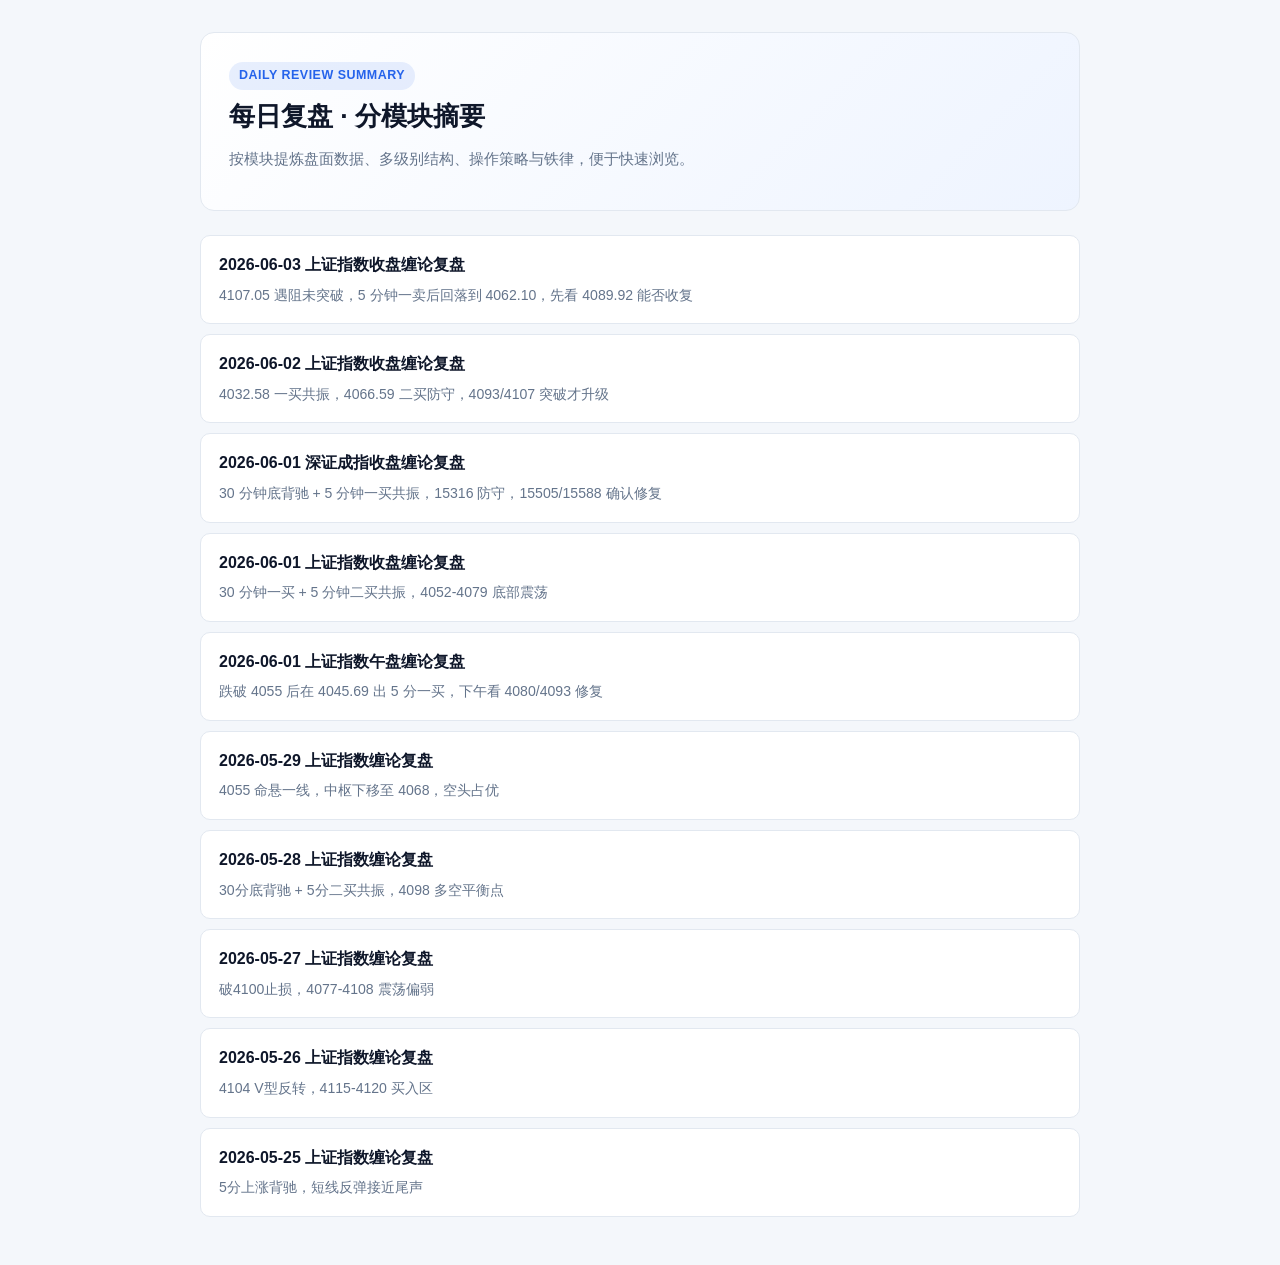
==== public/daily-review-summaries/index.html @ 6c8b6f80 "init" ====
<!DOCTYPE html>
<html lang="zh-CN">
<head>
  <meta charset="UTF-8">
  <meta name="viewport" content="width=device-width, initial-scale=1.0">
  <title>每日复盘 · 分模块摘要</title>
  <link rel="stylesheet" href="summary.css">
</head>
<body>
  <main class="page">
    <section class="hero">
      <div class="badge">Daily Review Summary</div>
      <h1>每日复盘 · 分模块摘要</h1>
      <p class="meta">按模块提炼盘面数据、多级别结构、操作策略与铁律，便于快速浏览。</p>
    </section>

    <nav class="index-list" aria-label="复盘摘要列表">
      <a class="index-item" href="2026-06-03-上证指数收盘缠论复盘-summary.html">
        <strong>2026-06-03 上证指数收盘缠论复盘</strong>
        <span>4107.05 遇阻未突破，5 分钟一卖后回落到 4062.10，先看 4089.92 能否收复</span>
      </a>
      <a class="index-item" href="2026-06-02-上证指数收盘缠论复盘-summary.html">
        <strong>2026-06-02 上证指数收盘缠论复盘</strong>
        <span>4032.58 一买共振，4066.59 二买防守，4093/4107 突破才升级</span>
      </a>
      <a class="index-item" href="2026-06-01-深证成指收盘缠论复盘-summary.html">
        <strong>2026-06-01 深证成指收盘缠论复盘</strong>
        <span>30 分钟底背驰 + 5 分钟一买共振，15316 防守，15505/15588 确认修复</span>
      </a>
      <a class="index-item" href="2026-06-01-上证指数收盘缠论复盘-summary.html">
        <strong>2026-06-01 上证指数收盘缠论复盘</strong>
        <span>30 分钟一买 + 5 分钟二买共振，4052-4079 底部震荡</span>
      </a>
      <a class="index-item" href="2026-06-01-上证指数午盘缠论复盘-summary.html">
        <strong>2026-06-01 上证指数午盘缠论复盘</strong>
        <span>跌破 4055 后在 4045.69 出 5 分一买，下午看 4080/4093 修复</span>
      </a>
      <a class="index-item" href="2026-05-29-shanghai-index-chan-review-summary.html">
        <strong>2026-05-29 上证指数缠论复盘</strong>
        <span>4055 命悬一线，中枢下移至 4068，空头占优</span>
      </a>
      <a class="index-item" href="2026-05-28-shanghai-index-chan-review-summary.html">
        <strong>2026-05-28 上证指数缠论复盘</strong>
        <span>30分底背驰 + 5分二买共振，4098 多空平衡点</span>
      </a>
      <a class="index-item" href="2026-05-27-shanghai-index-chan-review-summary.html">
        <strong>2026-05-27 上证指数缠论复盘</strong>
        <span>破4100止损，4077-4108 震荡偏弱</span>
      </a>
      <a class="index-item" href="2026-05-26-shanghai-index-chan-review-summary.html">
        <strong>2026-05-26 上证指数缠论复盘</strong>
        <span>4104 V型反转，4115-4120 买入区</span>
      </a>
      <a class="index-item" href="2026-05-25-shanghai-index-chan-review-summary.html">
        <strong>2026-05-25 上证指数缠论复盘</strong>
        <span>5分上涨背驰，短线反弹接近尾声</span>
      </a>
    </nav>
  </main>
</body>
</html>
---- public/daily-review-summaries/summary.css ----
:root {
  --bg: #f4f7fb;
  --panel: #ffffff;
  --surface: #f8fafc;
  --text: #0f172a;
  --muted: #64748b;
  --line: #e2e8f0;
  --price: #2563eb;
  --bull: #047857;
  --bear: #b91c1c;
  --warn: #b45309;
  --radius: 14px;
  --radius-sm: 10px;
}

* {
  box-sizing: border-box;
}

body {
  margin: 0;
  font-family: "Segoe UI", "PingFang SC", "Microsoft YaHei", sans-serif;
  background: var(--bg);
  color: var(--text);
  line-height: 1.6;
}

.page {
  max-width: 920px;
  margin: 0 auto;
  padding: 32px 20px 48px;
}

.back-link {
  display: inline-flex;
  align-items: center;
  gap: 6px;
  margin-bottom: 20px;
  color: var(--price);
  text-decoration: none;
  font-size: 0.92rem;
  font-weight: 600;
}

.back-link:hover {
  text-decoration: underline;
}

.hero {
  background: linear-gradient(135deg, #ffffff 0%, #eef4ff 100%);
  border: 1px solid var(--line);
  border-radius: var(--radius);
  padding: 28px 28px 24px;
  margin-bottom: 24px;
}

.hero .badge {
  display: inline-block;
  padding: 4px 10px;
  border-radius: 999px;
  background: rgba(37, 99, 235, 0.1);
  color: var(--price);
  font-size: 0.78rem;
  font-weight: 700;
  letter-spacing: 0.04em;
  text-transform: uppercase;
  margin-bottom: 10px;
}

.hero h1 {
  margin: 0 0 8px;
  font-size: 1.65rem;
  line-height: 1.25;
}

.hero .meta {
  color: var(--muted);
  font-size: 0.92rem;
}

.hero .one-liner {
  margin: 18px 0 0;
  padding: 14px 16px;
  border-left: 4px solid var(--price);
  border-radius: var(--radius-sm);
  background: rgba(37, 99, 235, 0.06);
  font-size: 0.95rem;
}

.module {
  background: var(--panel);
  border: 1px solid var(--line);
  border-radius: var(--radius);
  margin-bottom: 18px;
  overflow: hidden;
}

.module-head {
  display: flex;
  align-items: center;
  gap: 12px;
  padding: 16px 20px;
  background: var(--surface);
  border-bottom: 1px solid var(--line);
}

.module-num {
  flex: 0 0 auto;
  width: 32px;
  height: 32px;
  display: grid;
  place-items: center;
  border-radius: 8px;
  background: var(--price);
  color: #fff;
  font-size: 0.85rem;
  font-weight: 800;
}

.module-head h2 {
  margin: 0;
  font-size: 1.08rem;
}

.module-body {
  padding: 18px 20px 20px;
}

.module-body > *:last-child {
  margin-bottom: 0;
}

.module-body p,
.module-body ul,
.module-body ol {
  margin: 0 0 12px;
}

.module-body ul,
.module-body ol {
  padding-left: 1.25rem;
}

.module-body li + li {
  margin-top: 4px;
}

.subhead {
  margin: 16px 0 8px;
  font-size: 0.88rem;
  font-weight: 700;
  color: var(--muted);
  text-transform: uppercase;
  letter-spacing: 0.03em;
}

.subhead:first-child {
  margin-top: 0;
}

.data-table {
  width: 100%;
  border-collapse: collapse;
  font-size: 0.9rem;
  margin-bottom: 12px;
}

.data-table th,
.data-table td {
  padding: 9px 12px;
  border: 1px solid var(--line);
  text-align: left;
}

.data-table th {
  background: var(--surface);
  font-weight: 700;
  white-space: nowrap;
}

.tag {
  display: inline-block;
  padding: 2px 8px;
  border-radius: 999px;
  font-size: 0.78rem;
  font-weight: 700;
}

.tag.bull {
  background: rgba(5, 150, 105, 0.12);
  color: var(--bull);
}

.tag.bear {
  background: rgba(220, 38, 38, 0.1);
  color: var(--bear);
}

.tag.neutral {
  background: rgba(104, 119, 137, 0.12);
  color: #526173;
}

.tag.warn {
  background: rgba(217, 119, 6, 0.12);
  color: var(--warn);
}

.flow {
  padding: 14px 16px;
  border-radius: var(--radius-sm);
  background: #0f172a;
  color: #e2e8f0;
  font-family: Consolas, "SFMono-Regular", monospace;
  font-size: 0.84rem;
  line-height: 1.7;
  white-space: pre-wrap;
  margin-bottom: 12px;
}

.callout {
  padding: 12px 14px;
  border-radius: var(--radius-sm);
  background: rgba(37, 99, 235, 0.06);
  border: 1px solid rgba(37, 99, 235, 0.15);
  margin-bottom: 12px;
}

.callout.warn {
  background: rgba(217, 119, 6, 0.08);
  border-color: rgba(217, 119, 6, 0.2);
}

.callout strong {
  color: var(--text);
}

.scenario {
  padding: 12px 14px;
  border: 1px solid var(--line);
  border-radius: var(--radius-sm);
  margin-bottom: 10px;
  background: var(--surface);
}

.scenario h4 {
  margin: 0 0 6px;
  font-size: 0.95rem;
}

.scenario p {
  margin: 0;
  font-size: 0.9rem;
  color: var(--muted);
}

.rules {
  counter-reset: rule;
  list-style: none;
  padding: 0;
  margin: 0;
}

.rules li {
  counter-increment: rule;
  position: relative;
  padding: 10px 12px 10px 40px;
  border: 1px solid var(--line);
  border-radius: var(--radius-sm);
  margin-bottom: 8px;
  background: var(--surface);
}

.rules li::before {
  content: counter(rule);
  position: absolute;
  left: 12px;
  top: 10px;
  width: 20px;
  height: 20px;
  display: grid;
  place-items: center;
  border-radius: 50%;
  background: var(--price);
  color: #fff;
  font-size: 0.72rem;
  font-weight: 800;
}

.index-list {
  display: flex;
  flex-direction: column;
  gap: 10px;
}

.index-item {
  display: block;
  padding: 16px 18px;
  border: 1px solid var(--line);
  border-radius: var(--radius-sm);
  background: var(--panel);
  color: inherit;
  text-decoration: none;
  transition: border-color 160ms ease, background 160ms ease;
}

.index-item:hover {
  border-color: var(--price);
  background: rgba(37, 99, 235, 0.04);
}

.index-item strong {
  display: block;
  margin-bottom: 4px;
  font-size: 1rem;
}

.index-item span {
  color: var(--muted);
  font-size: 0.88rem;
}

@media (max-width: 640px) {
  .page {
    padding: 20px 14px 32px;
  }

  .hero {
    padding: 20px 18px;
  }

  .data-table {
    font-size: 0.82rem;
  }

  .data-table th,
  .data-table td {
    padding: 7px 8px;
  }
}
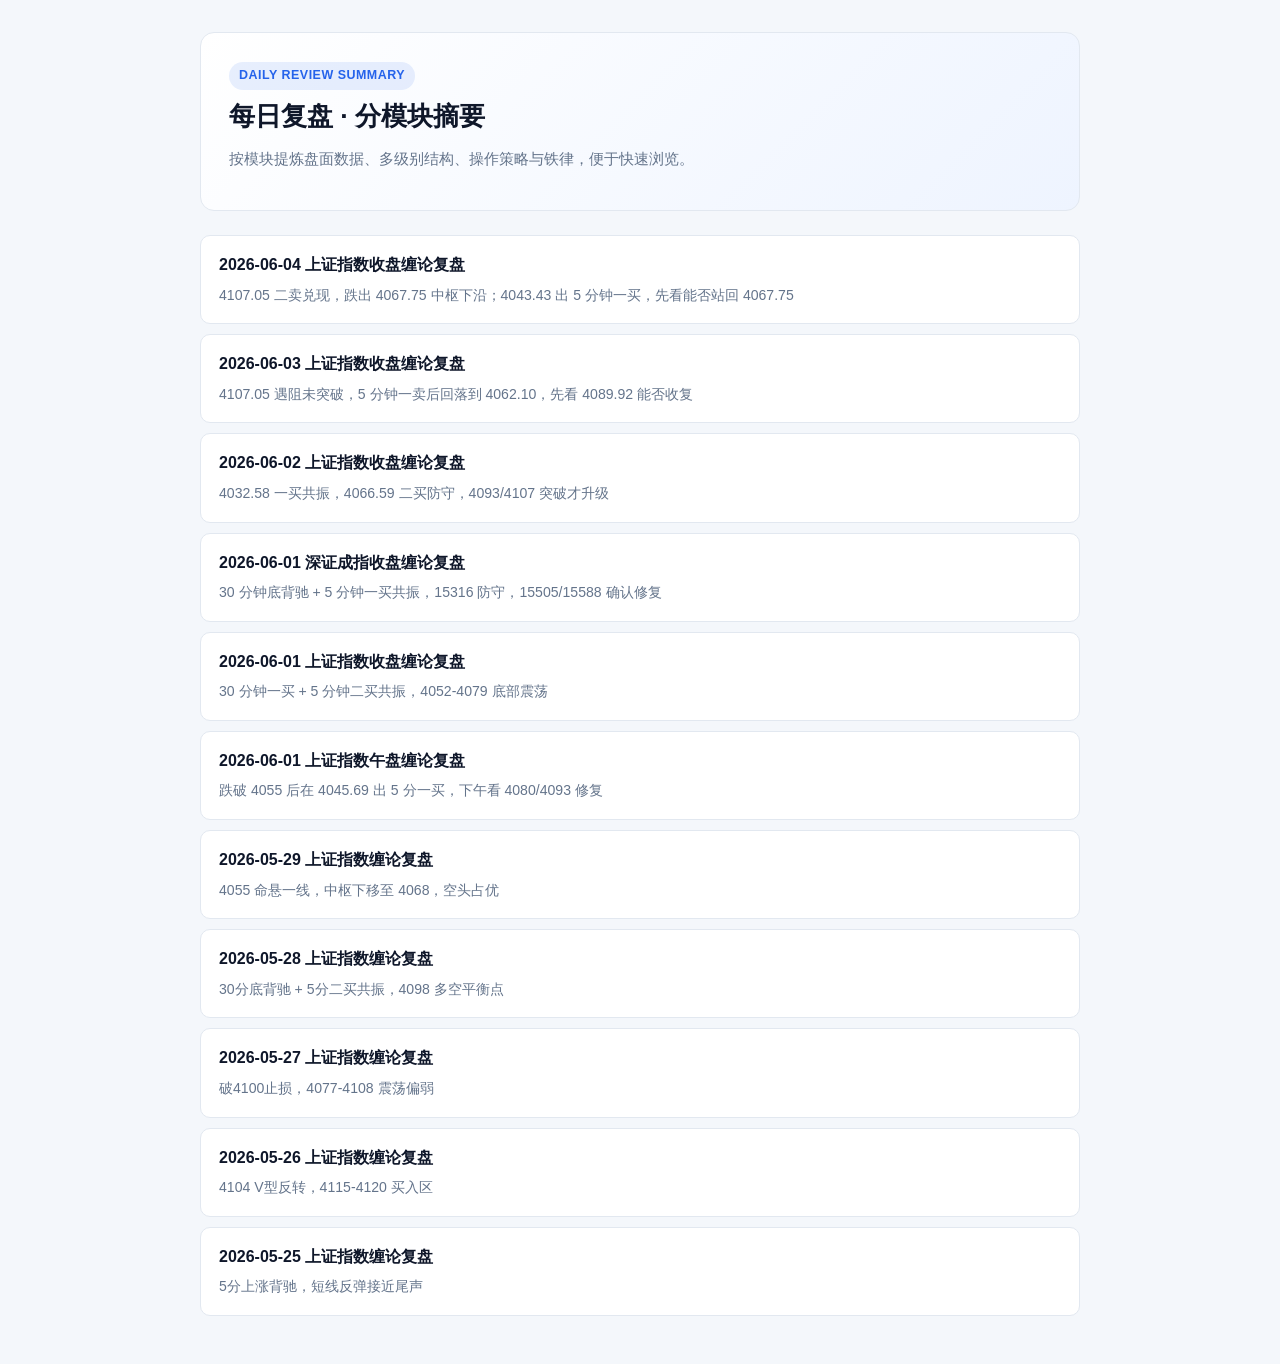
==== commit 7747a019: "fp" ====
--- a/public/daily-review-summaries/index.html
+++ b/public/daily-review-summaries/index.html
@@ -15,6 +15,10 @@
     </section>
 
     <nav class="index-list" aria-label="复盘摘要列表">
+      <a class="index-item" href="2026-06-04-上证指数收盘缠论复盘-summary.html">
+        <strong>2026-06-04 上证指数收盘缠论复盘</strong>
+        <span>4107.05 二卖兑现，跌出 4067.75 中枢下沿；4043.43 出 5 分钟一买，先看能否站回 4067.75</span>
+      </a>
       <a class="index-item" href="2026-06-03-上证指数收盘缠论复盘-summary.html">
         <strong>2026-06-03 上证指数收盘缠论复盘</strong>
         <span>4107.05 遇阻未突破，5 分钟一卖后回落到 4062.10，先看 4089.92 能否收复</span>
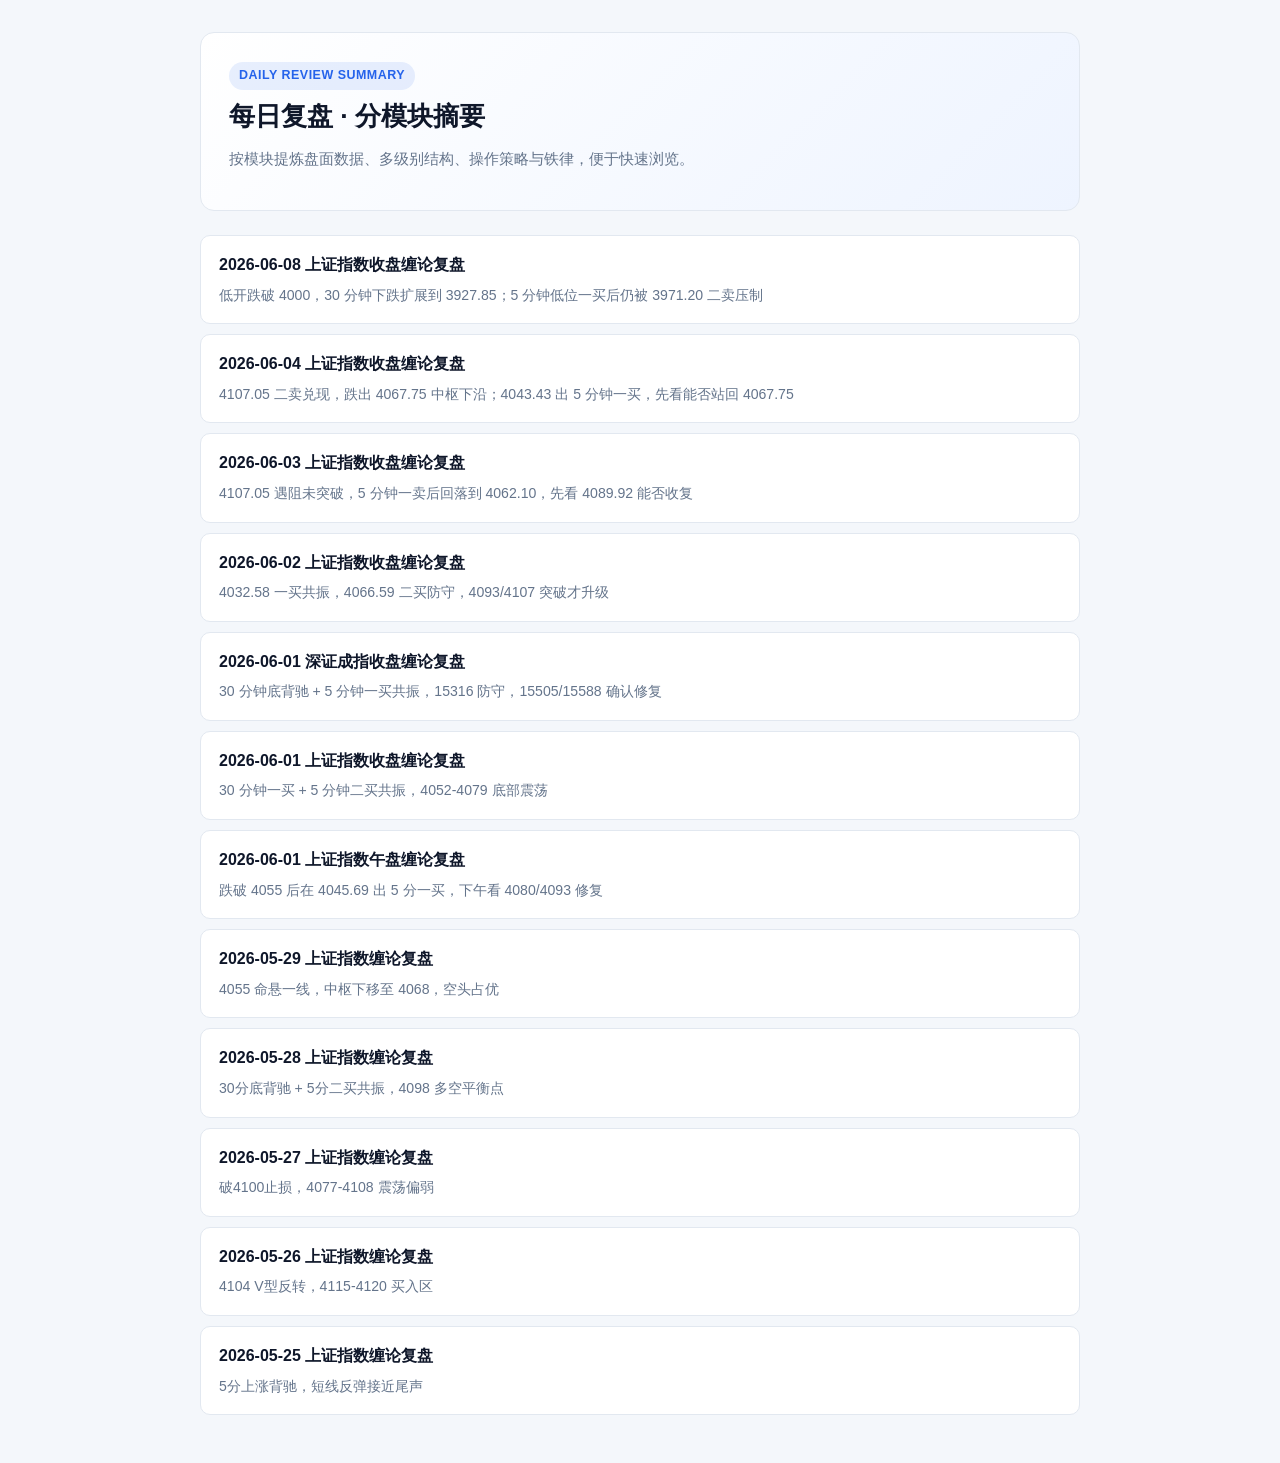
==== commit 9017d55e: "fp" ====
--- a/public/daily-review-summaries/index.html
+++ b/public/daily-review-summaries/index.html
@@ -15,6 +15,10 @@
     </section>
 
     <nav class="index-list" aria-label="复盘摘要列表">
+      <a class="index-item" href="2026-06-08-上证指数收盘缠论复盘-summary.html">
+        <strong>2026-06-08 上证指数收盘缠论复盘</strong>
+        <span>低开跌破 4000，30 分钟下跌扩展到 3927.85；5 分钟低位一买后仍被 3971.20 二卖压制</span>
+      </a>
       <a class="index-item" href="2026-06-04-上证指数收盘缠论复盘-summary.html">
         <strong>2026-06-04 上证指数收盘缠论复盘</strong>
         <span>4107.05 二卖兑现，跌出 4067.75 中枢下沿；4043.43 出 5 分钟一买，先看能否站回 4067.75</span>
@@ -63,3 +67,4 @@
   </main>
 </body>
 </html>
+
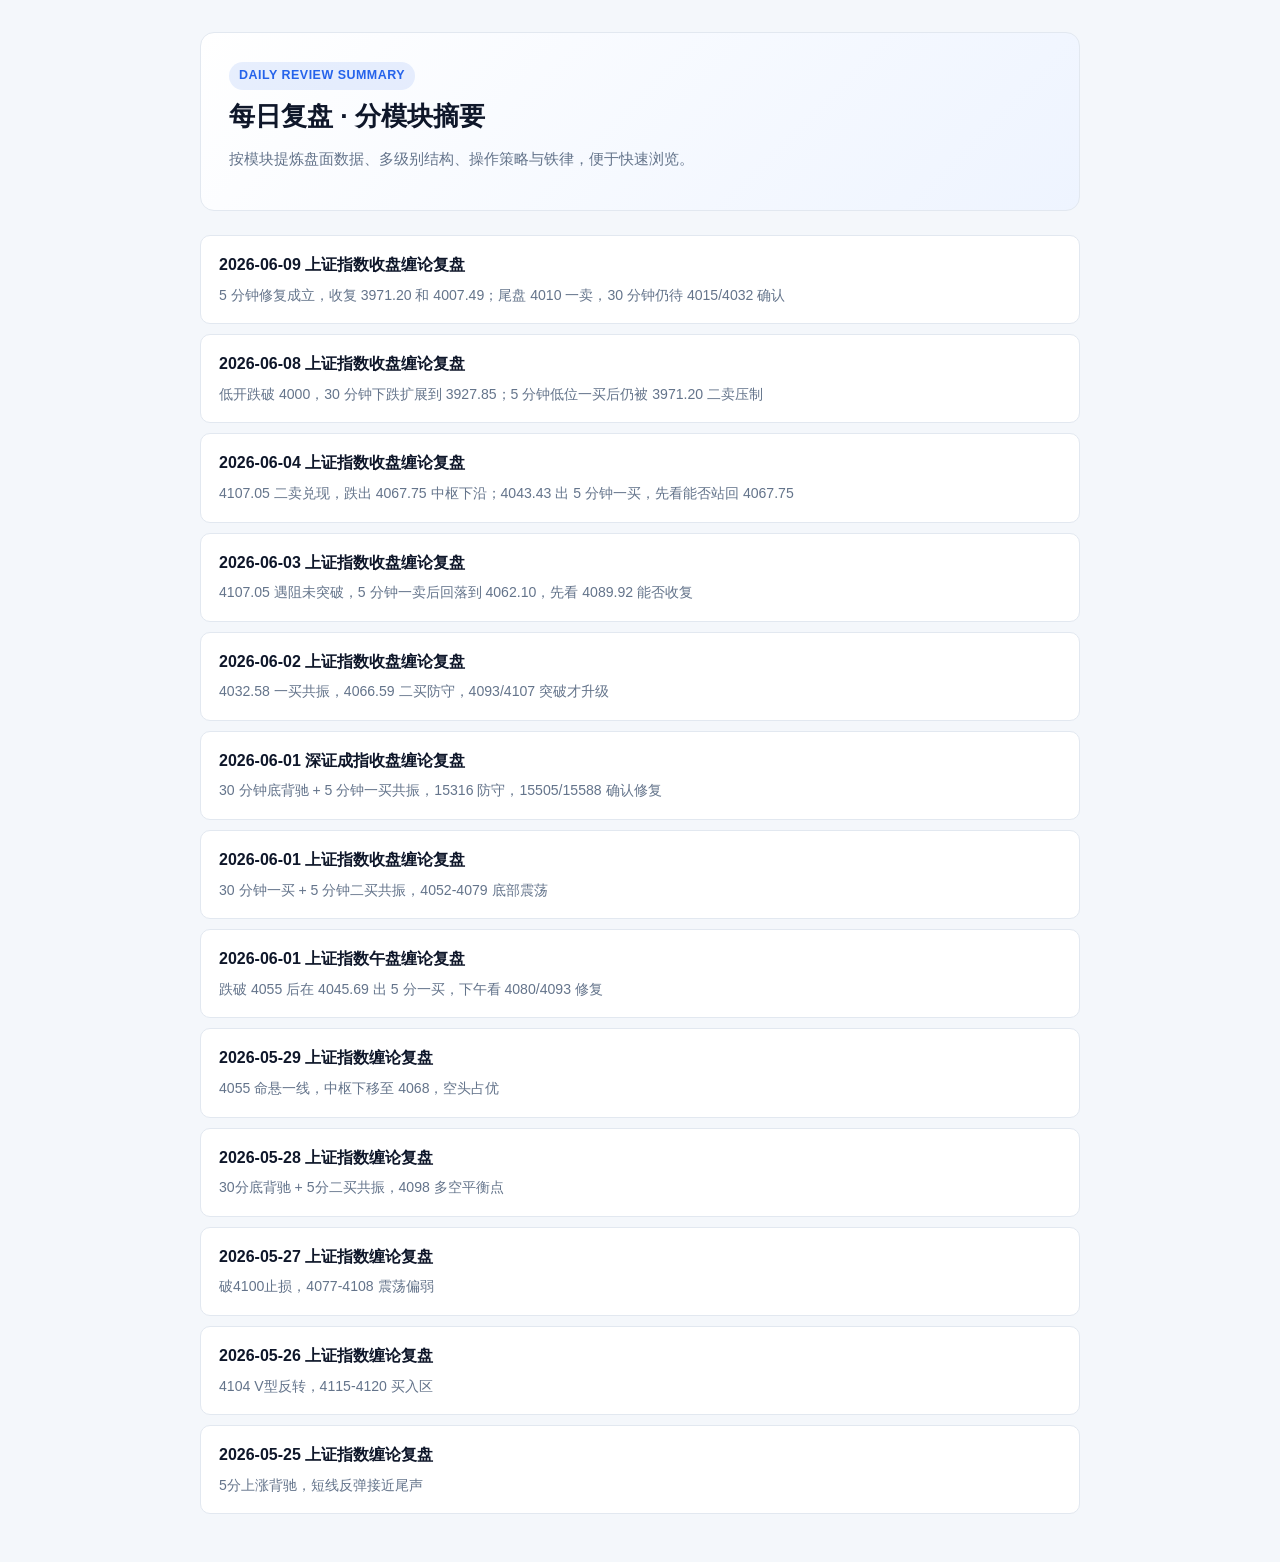
==== commit 90c49566: "fp" ====
--- a/public/daily-review-summaries/index.html
+++ b/public/daily-review-summaries/index.html
@@ -15,6 +15,10 @@
     </section>
 
     <nav class="index-list" aria-label="复盘摘要列表">
+      <a class="index-item" href="2026-06-09-上证指数收盘缠论复盘-summary.html">
+        <strong>2026-06-09 上证指数收盘缠论复盘</strong>
+        <span>5 分钟修复成立，收复 3971.20 和 4007.49；尾盘 4010 一卖，30 分钟仍待 4015/4032 确认</span>
+      </a>
       <a class="index-item" href="2026-06-08-上证指数收盘缠论复盘-summary.html">
         <strong>2026-06-08 上证指数收盘缠论复盘</strong>
         <span>低开跌破 4000，30 分钟下跌扩展到 3927.85；5 分钟低位一买后仍被 3971.20 二卖压制</span>
@@ -68,3 +72,4 @@
 </body>
 </html>
 
+
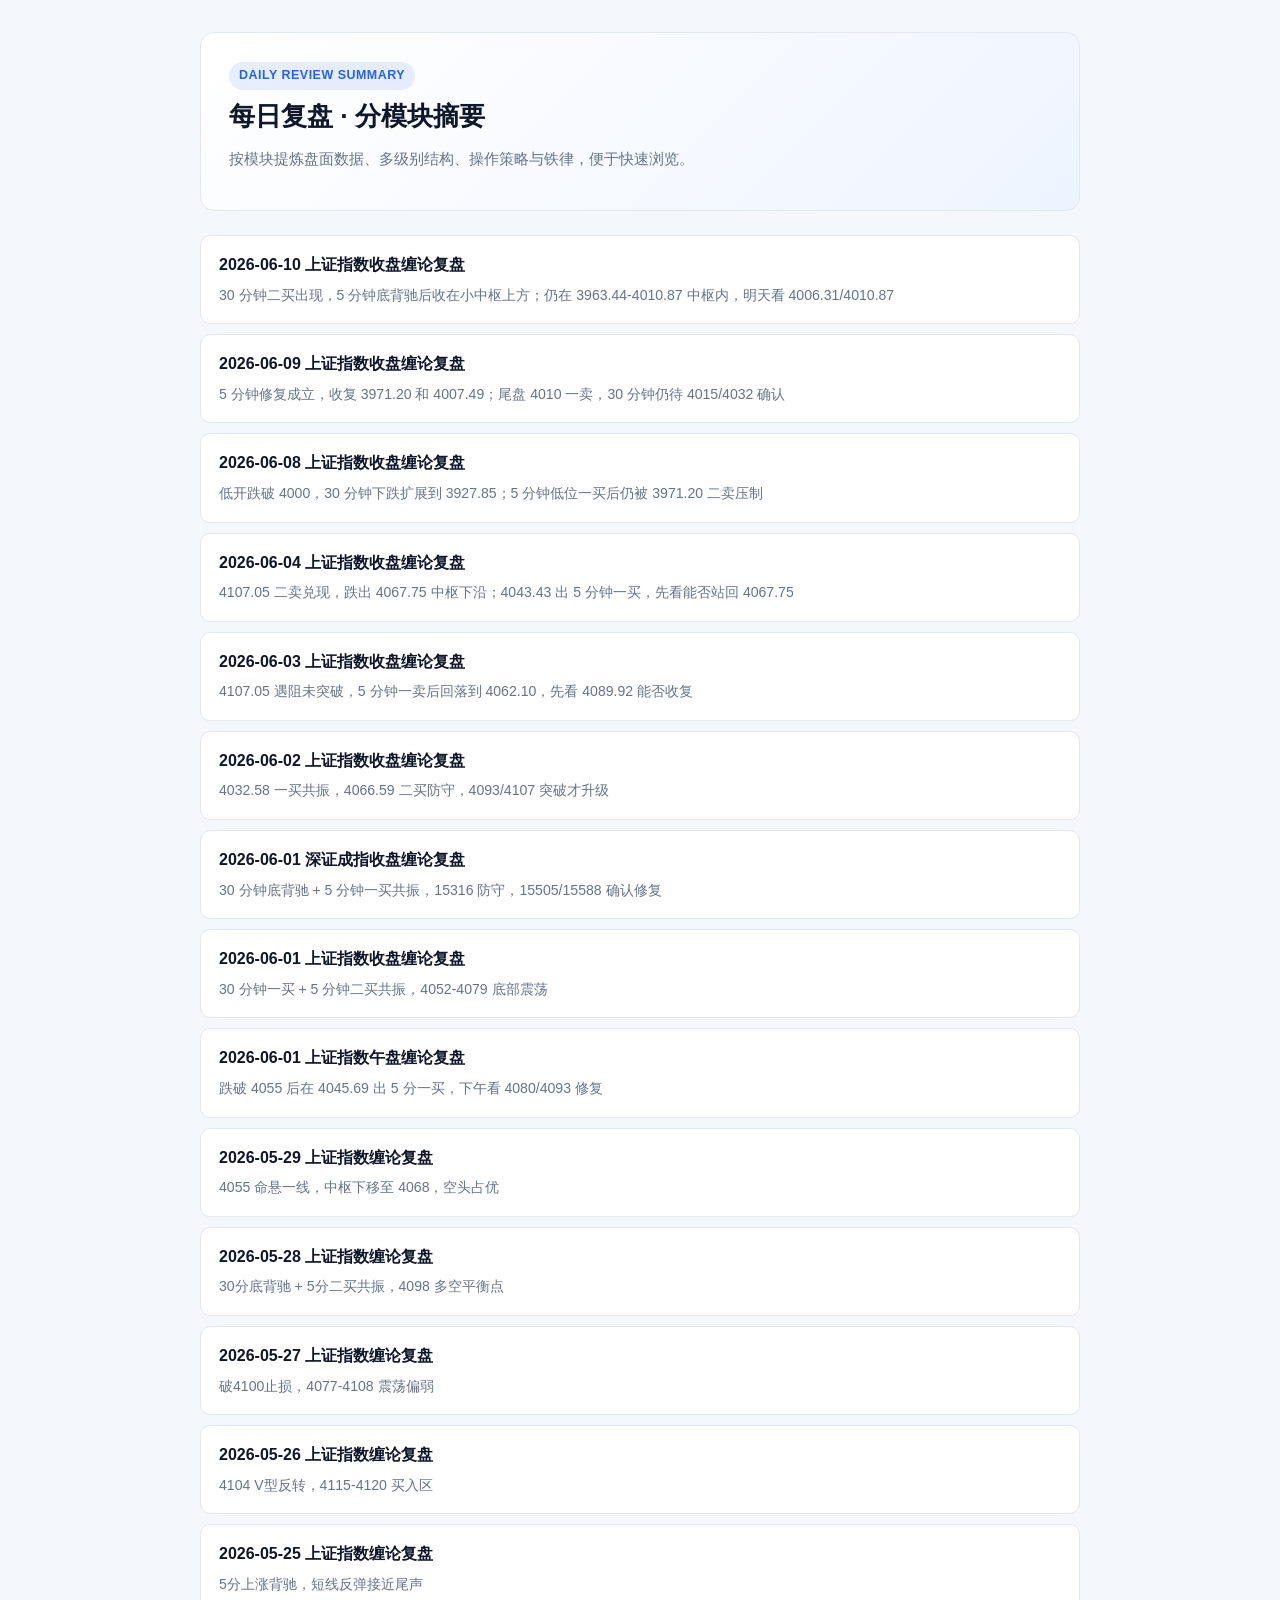
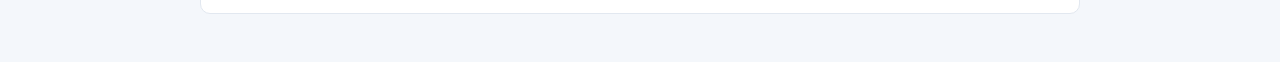
==== commit 35610f84: "fp" ====
--- a/public/daily-review-summaries/index.html
+++ b/public/daily-review-summaries/index.html
@@ -15,6 +15,10 @@
     </section>
 
     <nav class="index-list" aria-label="复盘摘要列表">
+      <a class="index-item" href="2026-06-10-上证指数收盘缠论复盘-summary.html">
+        <strong>2026-06-10 上证指数收盘缠论复盘</strong>
+        <span>30 分钟二买出现，5 分钟底背驰后收在小中枢上方；仍在 3963.44-4010.87 中枢内，明天看 4006.31/4010.87</span>
+      </a>
       <a class="index-item" href="2026-06-09-上证指数收盘缠论复盘-summary.html">
         <strong>2026-06-09 上证指数收盘缠论复盘</strong>
         <span>5 分钟修复成立，收复 3971.20 和 4007.49；尾盘 4010 一卖，30 分钟仍待 4015/4032 确认</span>
